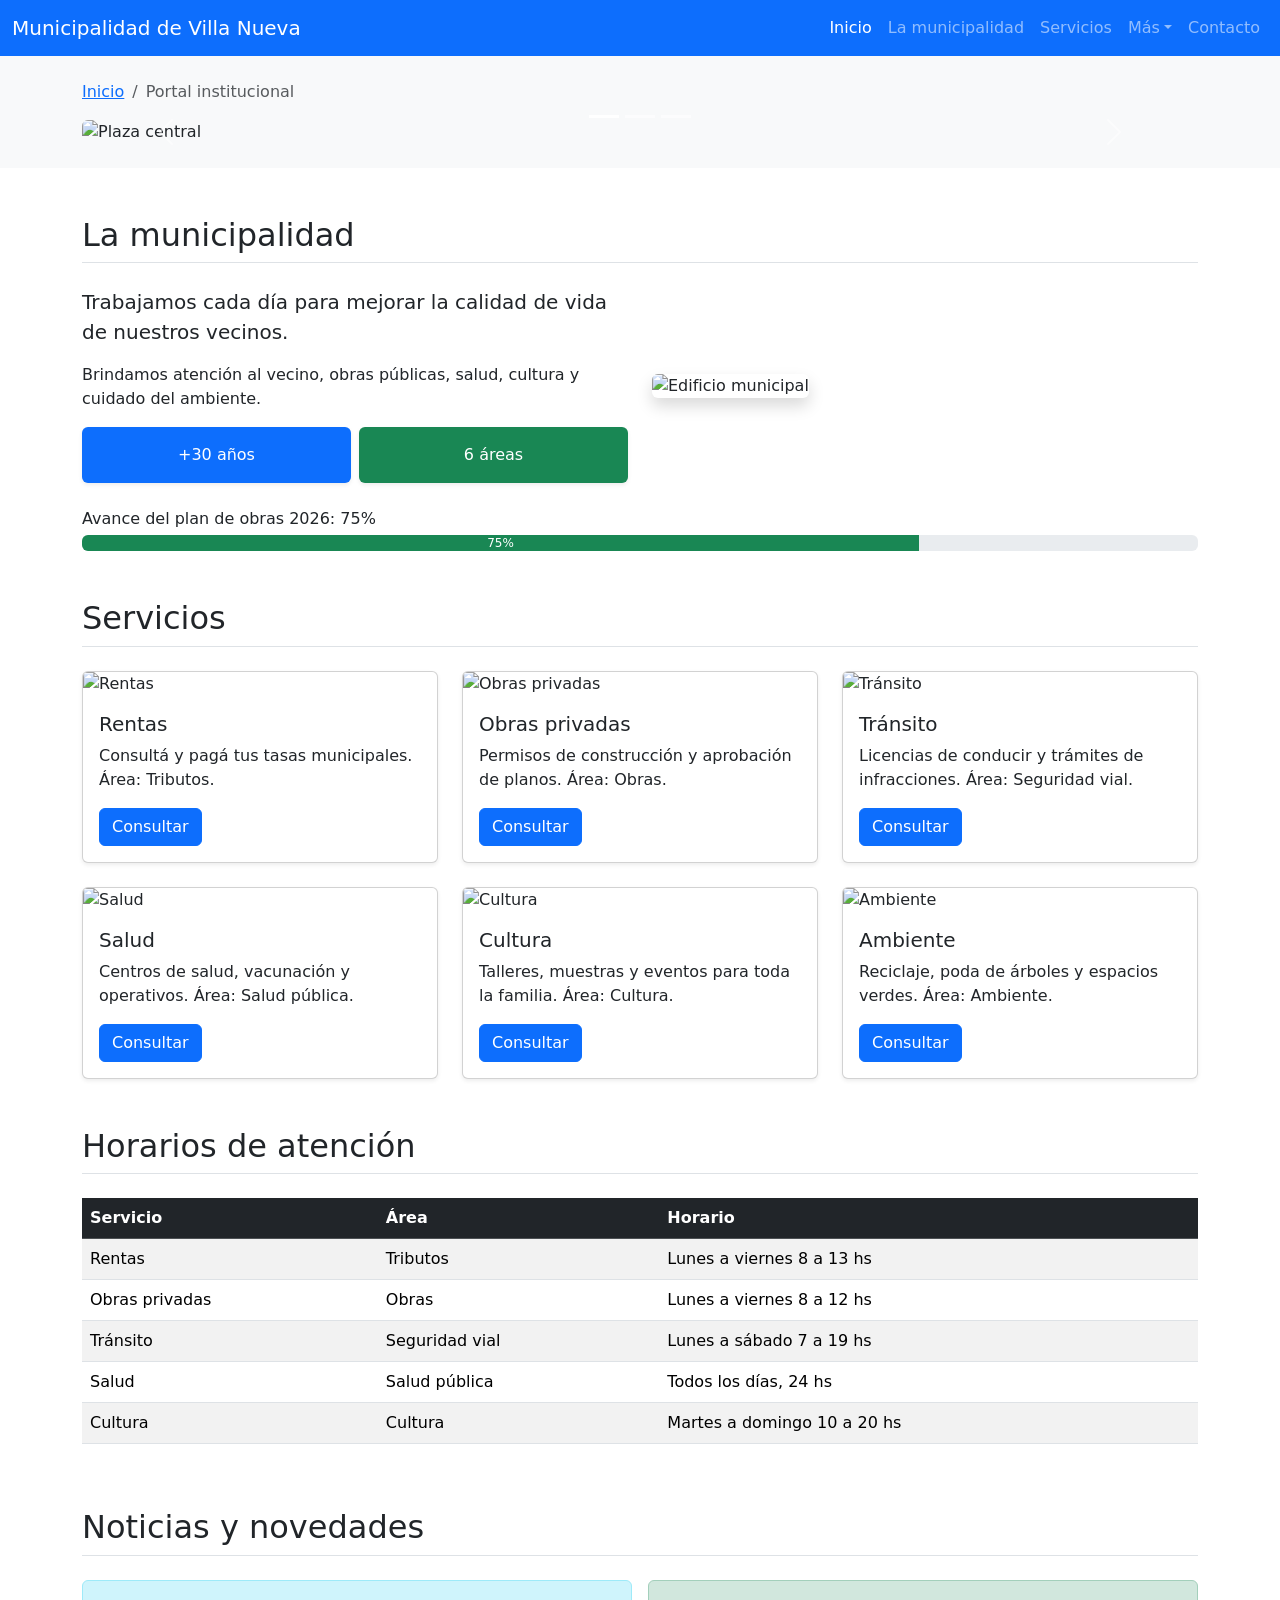
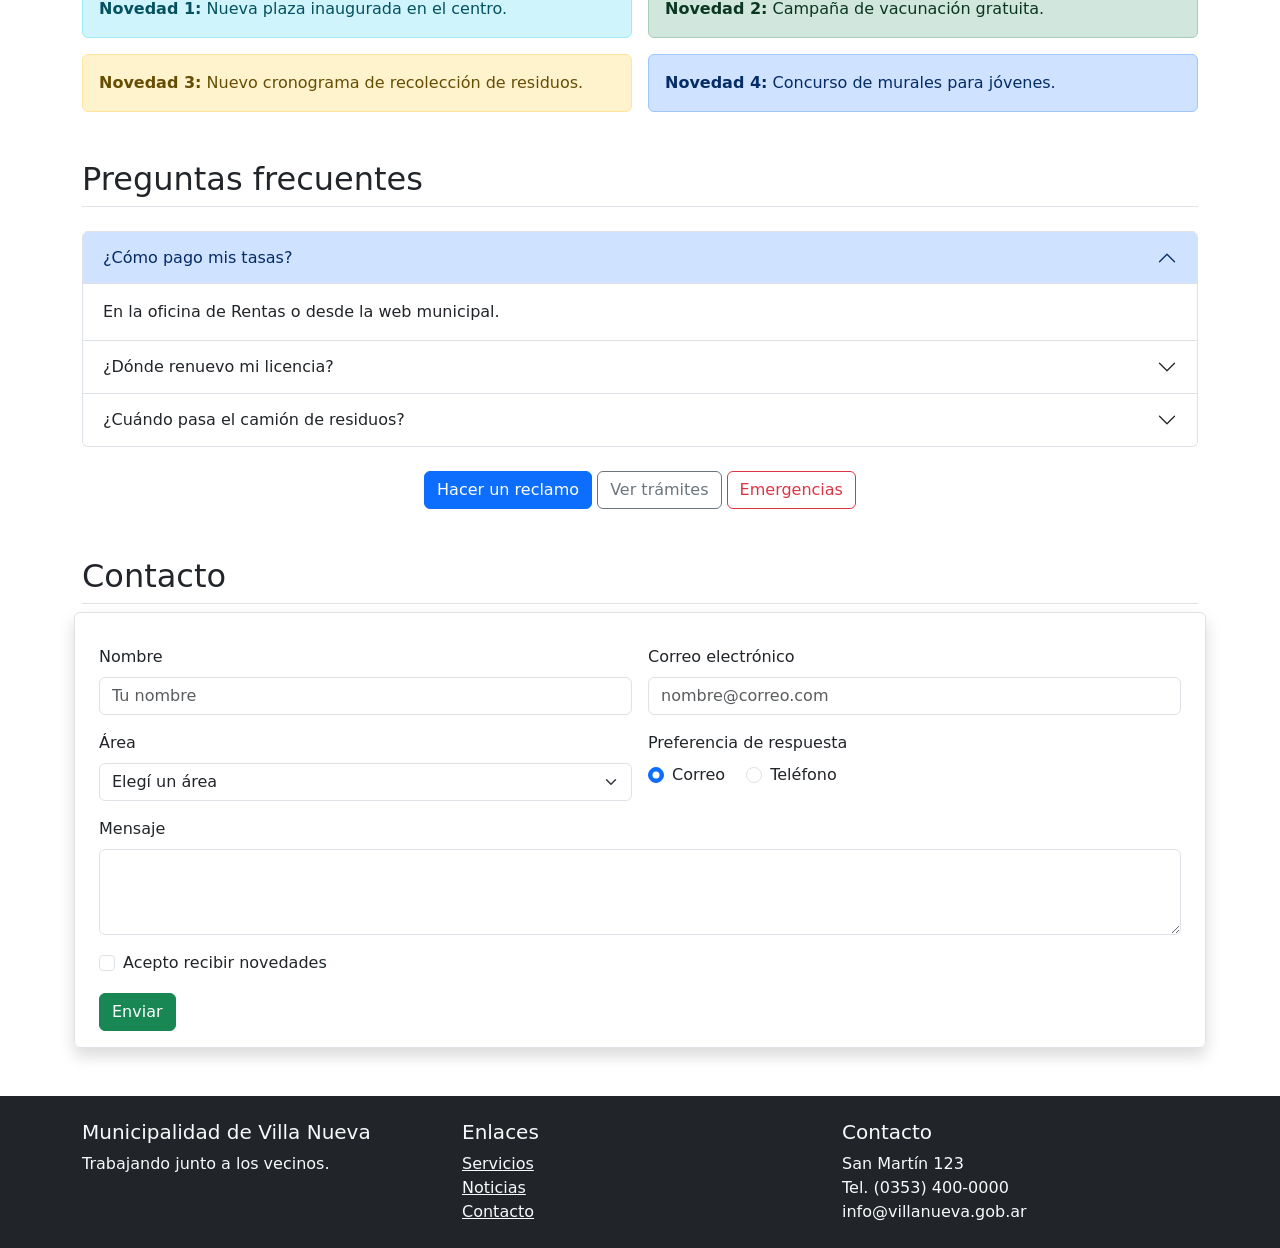
==== A/index.html @ 379b1e7d "Parcial ejemplo: Municipalidad (Actividad A Bootstrap + Actividad B Vue) Co-Authored-By: Claude Sonn" ====
<!DOCTYPE html>
<html lang="es">
<head>
  <meta charset="UTF-8">
  <meta name="viewport" content="width=device-width, initial-scale=1">
  <title>Municipalidad de Villa Nueva</title>
  <link href="https://cdn.jsdelivr.net/npm/bootstrap@5.3.3/dist/css/bootstrap.min.css" rel="stylesheet">
</head>
<body>
  <!-- container-fluid: barras de ancho completo (navbar, cabecera, footer).
       container: contenido centrado con ancho máximo, más legible en escritorio. -->
  <nav class="navbar navbar-expand-lg navbar-dark bg-primary">
    <div class="container-fluid">
      <a class="navbar-brand" href="#inicio">Municipalidad de Villa Nueva</a>
      <button class="navbar-toggler" type="button" data-bs-toggle="collapse" data-bs-target="#menu" aria-controls="menu" aria-expanded="false" aria-label="Abrir menú">
        <span class="navbar-toggler-icon"></span>
      </button>
      <div class="collapse navbar-collapse" id="menu">
        <ul class="navbar-nav ms-auto">
          <li class="nav-item"><a class="nav-link active" href="#inicio">Inicio</a></li>
          <li class="nav-item"><a class="nav-link" href="#municipalidad">La municipalidad</a></li>
          <li class="nav-item"><a class="nav-link" href="#servicios">Servicios</a></li>
          <li class="nav-item dropdown">
            <a class="nav-link dropdown-toggle" href="#" role="button" data-bs-toggle="dropdown" aria-expanded="false">Más</a>
            <ul class="dropdown-menu dropdown-menu-end">
              <li><a class="dropdown-item" href="#noticias">Noticias</a></li>
              <li><a class="dropdown-item" href="#horarios">Horarios</a></li>
              <li><a class="dropdown-item" href="#faq">Preguntas frecuentes</a></li>
            </ul>
          </li>
          <li class="nav-item"><a class="nav-link" href="#contacto">Contacto</a></li>
        </ul>
      </div>
    </div>
  </nav>

  <!-- INICIO -->
  <header id="inicio" class="container-fluid bg-light py-4">
    <div class="container">
      <nav aria-label="breadcrumb">
        <ol class="breadcrumb">
          <li class="breadcrumb-item"><a href="#inicio">Inicio</a></li>
          <li class="breadcrumb-item active" aria-current="page">Portal institucional</li>
        </ol>
      </nav>

      <div id="carrusel" class="carousel slide" data-bs-ride="carousel">
        <div class="carousel-indicators">
          <button type="button" data-bs-target="#carrusel" data-bs-slide-to="0" class="active" aria-current="true" aria-label="Diapositiva 1"></button>
          <button type="button" data-bs-target="#carrusel" data-bs-slide-to="1" aria-label="Diapositiva 2"></button>
          <button type="button" data-bs-target="#carrusel" data-bs-slide-to="2" aria-label="Diapositiva 3"></button>
        </div>
        <div class="carousel-inner rounded">
          <div class="carousel-item active">
            <img src="https://picsum.photos/seed/c1/1200/400" class="d-block w-100" alt="Plaza central">
            <div class="carousel-caption d-none d-md-block"><h2>Bienvenidos a Villa Nueva</h2></div>
          </div>
          <div class="carousel-item">
            <img src="https://picsum.photos/seed/c2/1200/400" class="d-block w-100" alt="Obras públicas">
            <div class="carousel-caption d-none d-md-block"><h2>Obras para todos</h2></div>
          </div>
          <div class="carousel-item">
            <img src="https://picsum.photos/seed/c3/1200/400" class="d-block w-100" alt="Cultura">
            <div class="carousel-caption d-none d-md-block"><h2>Cultura y comunidad</h2></div>
          </div>
        </div>
        <button class="carousel-control-prev" type="button" data-bs-target="#carrusel" data-bs-slide="prev">
          <span class="carousel-control-prev-icon" aria-hidden="true"></span>
          <span class="visually-hidden">Anterior</span>
        </button>
        <button class="carousel-control-next" type="button" data-bs-target="#carrusel" data-bs-slide="next">
          <span class="carousel-control-next-icon" aria-hidden="true"></span>
          <span class="visually-hidden">Siguiente</span>
        </button>
      </div>
    </div>
  </header>

  <main class="container my-5">

    <!-- LA MUNICIPALIDAD: dos columnas (texto + imagen) que se apilan en pantallas chicas -->
    <section id="municipalidad" class="mb-5">
      <h2 class="mb-4 border-bottom pb-2">La municipalidad</h2>
      <div class="row align-items-center">
        <div class="col-12 col-md-6">
          <p class="lead text-center text-md-start">Trabajamos cada día para mejorar la calidad de vida de nuestros vecinos.</p>
          <p>Brindamos atención al vecino, obras públicas, salud, cultura y cuidado del ambiente.</p>
          <!-- Grilla anidada: un row dentro de una col -->
          <div class="row g-2">
            <div class="col-6"><div class="p-3 bg-primary text-white text-center rounded shadow-sm">+30 años</div></div>
            <div class="col-6"><div class="p-3 bg-success text-white text-center rounded shadow-sm">6 áreas</div></div>
          </div>
        </div>
        <div class="col-12 col-md-6 mt-3 mt-md-0">
          <img src="https://picsum.photos/seed/edificio/600/350" class="img-fluid rounded shadow" alt="Edificio municipal">
        </div>
      </div>
      <div class="mt-4">
        <p class="mb-1">Avance del plan de obras 2026: 75%</p>
        <div class="progress" role="progressbar" aria-label="Avance de obras" aria-valuenow="75" aria-valuemin="0" aria-valuemax="100">
          <div class="progress-bar bg-success w-75">75%</div>
        </div>
      </div>
    </section>

    <!-- SERVICIOS: 6 tarjetas, 1 por fila en móvil, 2 en tablet, 3 en escritorio -->
    <section id="servicios" class="mb-5">
      <h2 class="mb-4 border-bottom pb-2">Servicios</h2>
      <div class="row g-4">
        <div class="col-12 col-sm-6 col-lg-4">
          <div class="card h-100 shadow-sm">
            <img src="https://picsum.photos/seed/s1/400/220" class="card-img-top" alt="Rentas">
            <div class="card-body">
              <h5 class="card-title">Rentas</h5>
              <p class="card-text">Consultá y pagá tus tasas municipales. Área: Tributos.</p>
              <a href="#contacto" class="btn btn-primary">Consultar</a>
            </div>
          </div>
        </div>
        <div class="col-12 col-sm-6 col-lg-4">
          <div class="card h-100 shadow-sm">
            <img src="https://picsum.photos/seed/s2/400/220" class="card-img-top" alt="Obras privadas">
            <div class="card-body">
              <h5 class="card-title">Obras privadas</h5>
              <p class="card-text">Permisos de construcción y aprobación de planos. Área: Obras.</p>
              <a href="#contacto" class="btn btn-primary">Consultar</a>
            </div>
          </div>
        </div>
        <div class="col-12 col-sm-6 col-lg-4">
          <div class="card h-100 shadow-sm">
            <img src="https://picsum.photos/seed/s3/400/220" class="card-img-top" alt="Tránsito">
            <div class="card-body">
              <h5 class="card-title">Tránsito</h5>
              <p class="card-text">Licencias de conducir y trámites de infracciones. Área: Seguridad vial.</p>
              <a href="#contacto" class="btn btn-primary">Consultar</a>
            </div>
          </div>
        </div>
        <div class="col-12 col-sm-6 col-lg-4">
          <div class="card h-100 shadow-sm">
            <img src="https://picsum.photos/seed/s4/400/220" class="card-img-top" alt="Salud">
            <div class="card-body">
              <h5 class="card-title">Salud</h5>
              <p class="card-text">Centros de salud, vacunación y operativos. Área: Salud pública.</p>
              <a href="#contacto" class="btn btn-primary">Consultar</a>
            </div>
          </div>
        </div>
        <div class="col-12 col-sm-6 col-lg-4">
          <div class="card h-100 shadow-sm">
            <img src="https://picsum.photos/seed/s5/400/220" class="card-img-top" alt="Cultura">
            <div class="card-body">
              <h5 class="card-title">Cultura</h5>
              <p class="card-text">Talleres, muestras y eventos para toda la familia. Área: Cultura.</p>
              <a href="#contacto" class="btn btn-primary">Consultar</a>
            </div>
          </div>
        </div>
        <div class="col-12 col-sm-6 col-lg-4">
          <div class="card h-100 shadow-sm">
            <img src="https://picsum.photos/seed/s6/400/220" class="card-img-top" alt="Ambiente">
            <div class="card-body">
              <h5 class="card-title">Ambiente</h5>
              <p class="card-text">Reciclaje, poda de árboles y espacios verdes. Área: Ambiente.</p>
              <a href="#contacto" class="btn btn-primary">Consultar</a>
            </div>
          </div>
        </div>
      </div>
    </section>

    <!-- HORARIOS: tabla -->
    <section id="horarios" class="mb-5">
      <h2 class="mb-4 border-bottom pb-2">Horarios de atención</h2>
      <div class="table-responsive">
        <table class="table table-striped table-hover">
          <thead class="table-dark">
            <tr><th>Servicio</th><th>Área</th><th>Horario</th></tr>
          </thead>
          <tbody>
            <tr><td>Rentas</td><td>Tributos</td><td>Lunes a viernes 8 a 13 hs</td></tr>
            <tr><td>Obras privadas</td><td>Obras</td><td>Lunes a viernes 8 a 12 hs</td></tr>
            <tr><td>Tránsito</td><td>Seguridad vial</td><td>Lunes a sábado 7 a 19 hs</td></tr>
            <tr><td>Salud</td><td>Salud pública</td><td>Todos los días, 24 hs</td></tr>
            <tr><td>Cultura</td><td>Cultura</td><td>Martes a domingo 10 a 20 hs</td></tr>
          </tbody>
        </table>
      </div>
    </section>

    <!-- NOTICIAS -->
    <section id="noticias" class="mb-5">
      <h2 class="mb-4 border-bottom pb-2">Noticias y novedades</h2>
      <div class="row g-3">
        <div class="col-12 col-md-6"><div class="alert alert-info mb-0"><strong>Novedad 1:</strong> Nueva plaza inaugurada en el centro.</div></div>
        <div class="col-12 col-md-6"><div class="alert alert-success mb-0"><strong>Novedad 2:</strong> Campaña de vacunación gratuita.</div></div>
        <div class="col-12 col-md-6"><div class="alert alert-warning mb-0"><strong>Novedad 3:</strong> Nuevo cronograma de recolección de residuos.</div></div>
        <div class="col-12 col-md-6"><div class="alert alert-primary mb-0"><strong>Novedad 4:</strong> Concurso de murales para jóvenes.</div></div>
      </div>
    </section>

    <!-- FAQ: acordeón + modal -->
    <section id="faq" class="mb-5">
      <h2 class="mb-4 border-bottom pb-2">Preguntas frecuentes</h2>
      <div class="accordion" id="acordeonFaq">
        <div class="accordion-item">
          <h3 class="accordion-header">
            <button class="accordion-button" type="button" data-bs-toggle="collapse" data-bs-target="#faq1" aria-expanded="true" aria-controls="faq1">¿Cómo pago mis tasas?</button>
          </h3>
          <div id="faq1" class="accordion-collapse collapse show" data-bs-parent="#acordeonFaq">
            <div class="accordion-body">En la oficina de Rentas o desde la web municipal.</div>
          </div>
        </div>
        <div class="accordion-item">
          <h3 class="accordion-header">
            <button class="accordion-button collapsed" type="button" data-bs-toggle="collapse" data-bs-target="#faq2" aria-expanded="false" aria-controls="faq2">¿Dónde renuevo mi licencia?</button>
          </h3>
          <div id="faq2" class="accordion-collapse collapse" data-bs-parent="#acordeonFaq">
            <div class="accordion-body">En la oficina de Tránsito, con DNI y comprobante de pago.</div>
          </div>
        </div>
        <div class="accordion-item">
          <h3 class="accordion-header">
            <button class="accordion-button collapsed" type="button" data-bs-toggle="collapse" data-bs-target="#faq3" aria-expanded="false" aria-controls="faq3">¿Cuándo pasa el camión de residuos?</button>
          </h3>
          <div id="faq3" class="accordion-collapse collapse" data-bs-parent="#acordeonFaq">
            <div class="accordion-body">Según el cronograma por barrio publicado en Noticias.</div>
          </div>
        </div>
      </div>

      <div class="mt-4 text-center">
        <button type="button" class="btn btn-primary" data-bs-toggle="modal" data-bs-target="#modalReclamo">Hacer un reclamo</button>
        <button type="button" class="btn btn-outline-secondary">Ver trámites</button>
        <button type="button" class="btn btn-outline-danger">Emergencias</button>
      </div>
    </section>

    <!-- CONTACTO: formulario con grilla -->
    <section id="contacto" class="mb-5">
      <h2 class="mb-4 border-bottom pb-2">Contacto</h2>
      <form class="row g-3 border rounded shadow p-3">
        <div class="col-12 col-md-6">
          <label for="nombre" class="form-label">Nombre</label>
          <input type="text" class="form-control" id="nombre" placeholder="Tu nombre">
        </div>
        <div class="col-12 col-md-6">
          <label for="email" class="form-label">Correo electrónico</label>
          <input type="email" class="form-control" id="email" placeholder="nombre@correo.com">
        </div>
        <div class="col-12 col-md-6">
          <label for="area" class="form-label">Área</label>
          <select class="form-select" id="area">
            <option selected>Elegí un área</option>
            <option>Rentas</option>
            <option>Obras privadas</option>
            <option>Tránsito</option>
            <option>Salud</option>
          </select>
        </div>
        <div class="col-12 col-md-6">
          <label class="form-label d-block">Preferencia de respuesta</label>
          <div class="form-check form-check-inline">
            <input class="form-check-input" type="radio" name="pref" id="prefMail" checked>
            <label class="form-check-label" for="prefMail">Correo</label>
          </div>
          <div class="form-check form-check-inline">
            <input class="form-check-input" type="radio" name="pref" id="prefTel">
            <label class="form-check-label" for="prefTel">Teléfono</label>
          </div>
        </div>
        <div class="col-12">
          <label for="mensaje" class="form-label">Mensaje</label>
          <textarea class="form-control" id="mensaje" rows="3"></textarea>
        </div>
        <div class="col-12">
          <div class="form-check">
            <input class="form-check-input" type="checkbox" id="acepto">
            <label class="form-check-label" for="acepto">Acepto recibir novedades</label>
          </div>
        </div>
        <div class="col-12">
          <button type="submit" class="btn btn-success">Enviar</button>
        </div>
      </form>
    </section>
  </main>

  <!-- Modal -->
  <div class="modal fade" id="modalReclamo" tabindex="-1" aria-labelledby="tituloModal" aria-hidden="true">
    <div class="modal-dialog">
      <div class="modal-content">
        <div class="modal-header">
          <h5 class="modal-title" id="tituloModal">Reclamos</h5>
          <button type="button" class="btn-close" data-bs-dismiss="modal" aria-label="Cerrar"></button>
        </div>
        <div class="modal-body">Podés realizar tu reclamo en la oficina de Atención al Vecino o por el formulario de contacto.</div>
        <div class="modal-footer">
          <button type="button" class="btn btn-secondary" data-bs-dismiss="modal">Cerrar</button>
          <a href="#contacto" class="btn btn-primary" data-bs-dismiss="modal">Ir al formulario</a>
        </div>
      </div>
    </div>
  </div>

  <!-- FOOTER: 3 columnas en escritorio, apiladas en móvil -->
  <footer class="container-fluid bg-dark text-light py-4">
    <div class="container">
      <div class="row">
        <div class="col-12 col-md-4 mb-3 mb-md-0">
          <h5>Municipalidad de Villa Nueva</h5>
          <p class="mb-0">Trabajando junto a los vecinos.</p>
        </div>
        <div class="col-12 col-md-4 mb-3 mb-md-0">
          <h5>Enlaces</h5>
          <ul class="list-unstyled mb-0">
            <li><a class="text-light" href="#servicios">Servicios</a></li>
            <li><a class="text-light" href="#noticias">Noticias</a></li>
            <li><a class="text-light" href="#contacto">Contacto</a></li>
          </ul>
        </div>
        <div class="col-12 col-md-4">
          <h5>Contacto</h5>
          <p class="mb-0">San Martín 123<br>Tel. (0353) 400-0000<br>info@villanueva.gob.ar</p>
        </div>
      </div>
    </div>
  </footer>

  <script src="https://cdn.jsdelivr.net/npm/bootstrap@5.3.3/dist/js/bootstrap.bundle.min.js"></script>
</body>
</html>
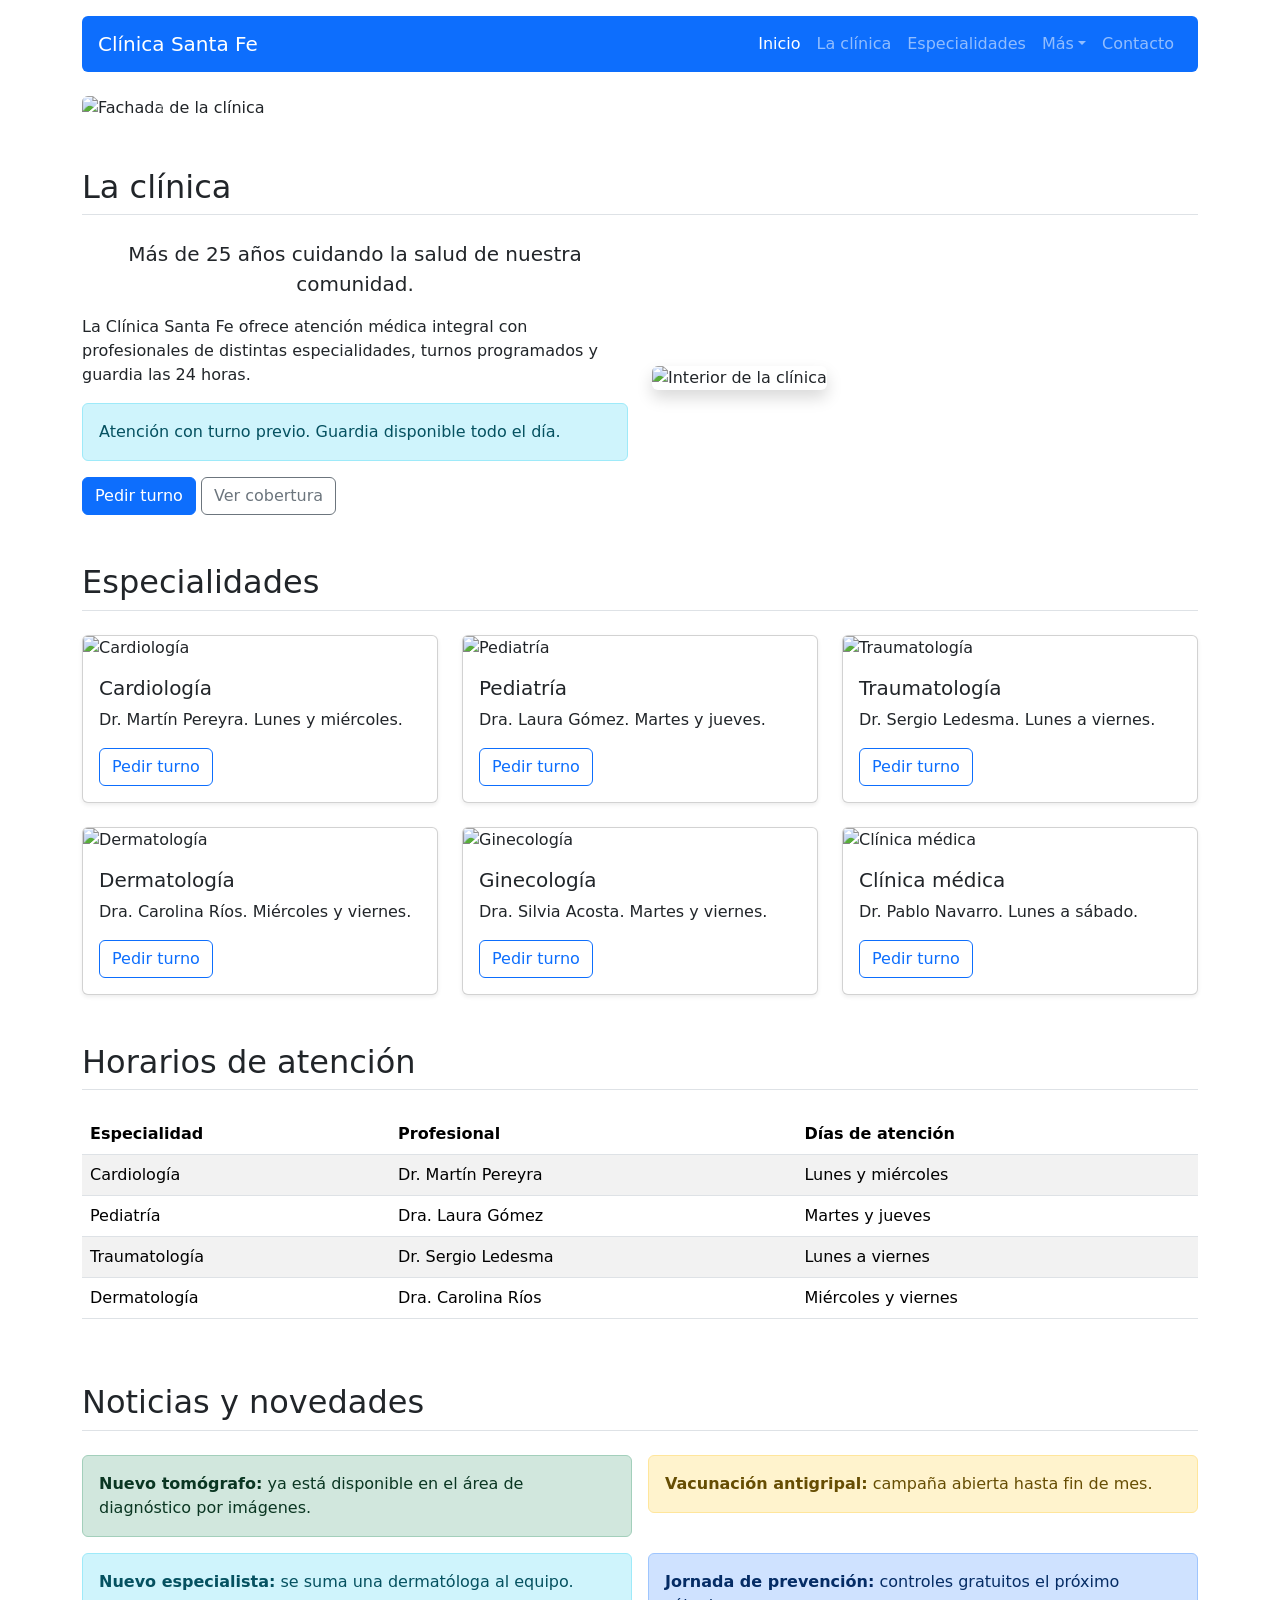
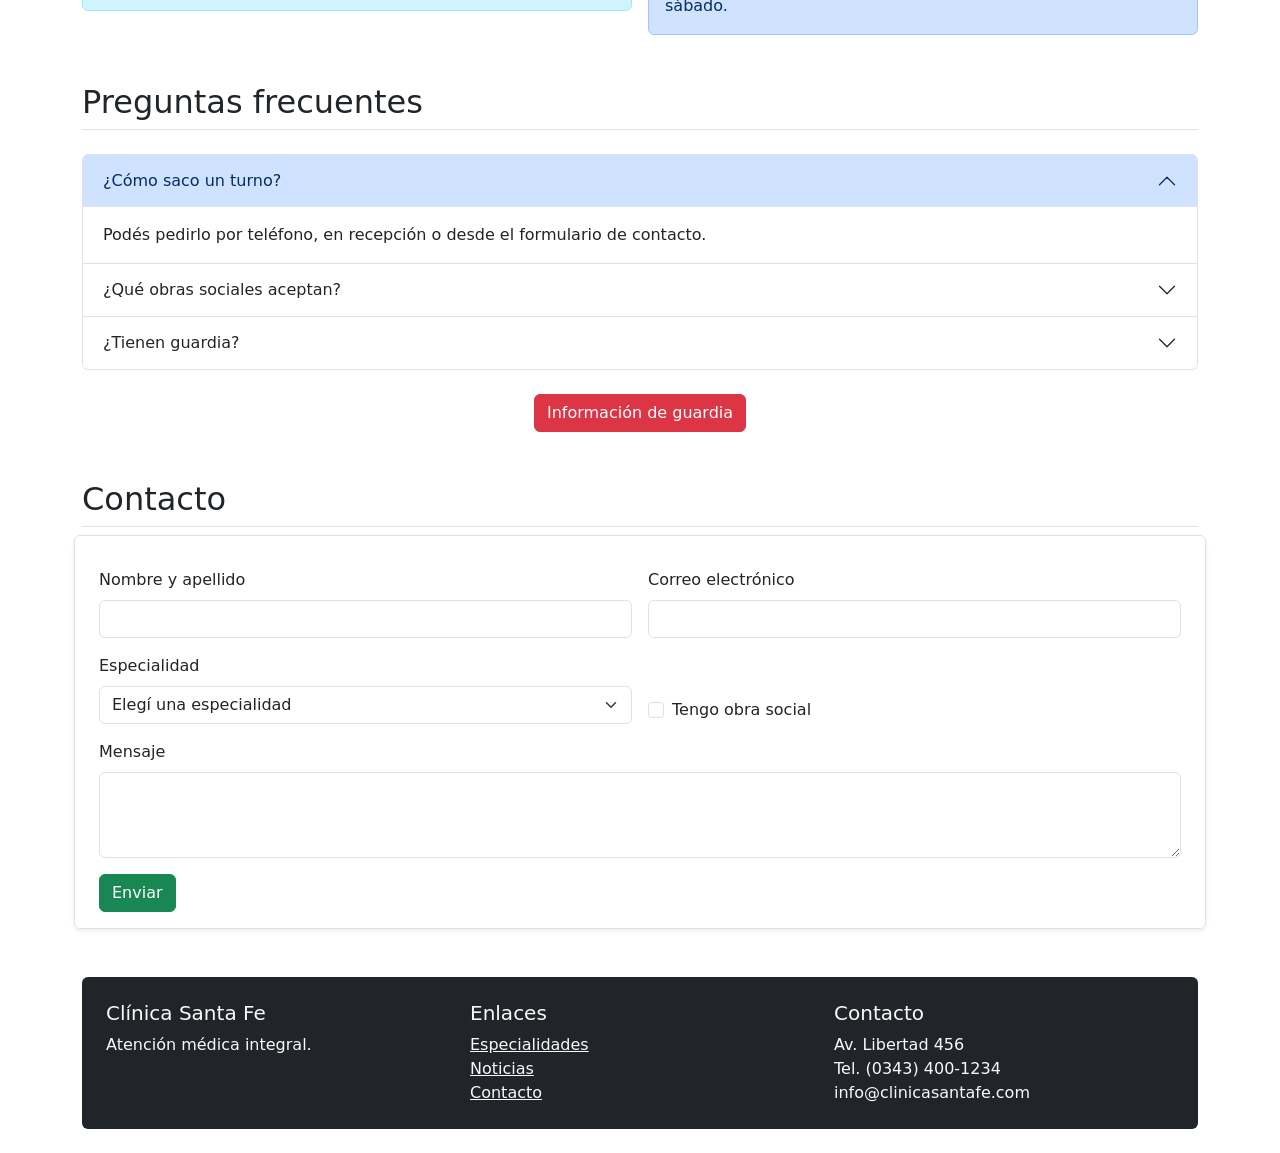
==== commit c1326af1: "Parcial: Clínica (dígito 3), solo lo que piden las consignas Co-Authored-By: Claude Sonnet 5.5 <nore" ====
--- a/A/index.html
+++ b/A/index.html
@@ -3,23 +3,23 @@
 <head>
   <meta charset="UTF-8">
   <meta name="viewport" content="width=device-width, initial-scale=1">
-  <title>Municipalidad de Villa Nueva</title>
+  <title>Clínica Santa Fe</title>
   <link href="https://cdn.jsdelivr.net/npm/bootstrap@5.3.3/dist/css/bootstrap.min.css" rel="stylesheet">
 </head>
 <body>
-  <!-- container-fluid: barras de ancho completo (navbar, cabecera, footer).
-       container: contenido centrado con ancho máximo, más legible en escritorio. -->
-  <nav class="navbar navbar-expand-lg navbar-dark bg-primary">
-    <div class="container-fluid">
-      <a class="navbar-brand" href="#inicio">Municipalidad de Villa Nueva</a>
+  <div class="container">
+
+    <!-- NAVBAR -->
+    <nav class="navbar navbar-expand-lg bg-primary navbar-dark rounded mt-3 px-3">
+      <a class="navbar-brand" href="#inicio">Clínica Santa Fe</a>
       <button class="navbar-toggler" type="button" data-bs-toggle="collapse" data-bs-target="#menu" aria-controls="menu" aria-expanded="false" aria-label="Abrir menú">
         <span class="navbar-toggler-icon"></span>
       </button>
       <div class="collapse navbar-collapse" id="menu">
         <ul class="navbar-nav ms-auto">
           <li class="nav-item"><a class="nav-link active" href="#inicio">Inicio</a></li>
-          <li class="nav-item"><a class="nav-link" href="#municipalidad">La municipalidad</a></li>
-          <li class="nav-item"><a class="nav-link" href="#servicios">Servicios</a></li>
+          <li class="nav-item"><a class="nav-link" href="#clinica">La clínica</a></li>
+          <li class="nav-item"><a class="nav-link" href="#especialidades">Especialidades</a></li>
           <li class="nav-item dropdown">
             <a class="nav-link dropdown-toggle" href="#" role="button" data-bs-toggle="dropdown" aria-expanded="false">Más</a>
             <ul class="dropdown-menu dropdown-menu-end">
@@ -31,19 +31,10 @@
           <li class="nav-item"><a class="nav-link" href="#contacto">Contacto</a></li>
         </ul>
       </div>
-    </div>
-  </nav>
-
-  <!-- INICIO -->
-  <header id="inicio" class="container-fluid bg-light py-4">
-    <div class="container">
-      <nav aria-label="breadcrumb">
-        <ol class="breadcrumb">
-          <li class="breadcrumb-item"><a href="#inicio">Inicio</a></li>
-          <li class="breadcrumb-item active" aria-current="page">Portal institucional</li>
-        </ol>
-      </nav>
-
+    </nav>
+
+    <!-- INICIO: carousel -->
+    <section id="inicio" class="my-4">
       <div id="carrusel" class="carousel slide" data-bs-ride="carousel">
         <div class="carousel-indicators">
           <button type="button" data-bs-target="#carrusel" data-bs-slide-to="0" class="active" aria-current="true" aria-label="Diapositiva 1"></button>
@@ -52,16 +43,16 @@
         </div>
         <div class="carousel-inner rounded">
           <div class="carousel-item active">
-            <img src="https://picsum.photos/seed/c1/1200/400" class="d-block w-100" alt="Plaza central">
-            <div class="carousel-caption d-none d-md-block"><h2>Bienvenidos a Villa Nueva</h2></div>
+            <img src="https://picsum.photos/seed/clinica1/1200/400" class="d-block w-100" alt="Fachada de la clínica">
+            <div class="carousel-caption d-none d-md-block"><h2>Tu salud, nuestra prioridad</h2></div>
           </div>
           <div class="carousel-item">
-            <img src="https://picsum.photos/seed/c2/1200/400" class="d-block w-100" alt="Obras públicas">
-            <div class="carousel-caption d-none d-md-block"><h2>Obras para todos</h2></div>
+            <img src="https://picsum.photos/seed/clinica2/1200/400" class="d-block w-100" alt="Equipo médico">
+            <div class="carousel-caption d-none d-md-block"><h2>Un equipo médico a tu servicio</h2></div>
           </div>
           <div class="carousel-item">
-            <img src="https://picsum.photos/seed/c3/1200/400" class="d-block w-100" alt="Cultura">
-            <div class="carousel-caption d-none d-md-block"><h2>Cultura y comunidad</h2></div>
+            <img src="https://picsum.photos/seed/clinica3/1200/400" class="d-block w-100" alt="Consultorios">
+            <div class="carousel-caption d-none d-md-block"><h2>Consultorios modernos</h2></div>
           </div>
         </div>
         <button class="carousel-control-prev" type="button" data-bs-target="#carrusel" data-bs-slide="prev">
@@ -73,97 +64,86 @@
           <span class="visually-hidden">Siguiente</span>
         </button>
       </div>
-    </div>
-  </header>
-
-  <main class="container my-5">
-
-    <!-- LA MUNICIPALIDAD: dos columnas (texto + imagen) que se apilan en pantallas chicas -->
-    <section id="municipalidad" class="mb-5">
-      <h2 class="mb-4 border-bottom pb-2">La municipalidad</h2>
+    </section>
+
+    <!-- LA CLÍNICA: dos columnas (texto e imagen) que se apilan en pantallas chicas -->
+    <section id="clinica" class="my-5">
+      <h2 class="border-bottom pb-2 mb-4">La clínica</h2>
       <div class="row align-items-center">
         <div class="col-12 col-md-6">
-          <p class="lead text-center text-md-start">Trabajamos cada día para mejorar la calidad de vida de nuestros vecinos.</p>
-          <p>Brindamos atención al vecino, obras públicas, salud, cultura y cuidado del ambiente.</p>
-          <!-- Grilla anidada: un row dentro de una col -->
-          <div class="row g-2">
-            <div class="col-6"><div class="p-3 bg-primary text-white text-center rounded shadow-sm">+30 años</div></div>
-            <div class="col-6"><div class="p-3 bg-success text-white text-center rounded shadow-sm">6 áreas</div></div>
-          </div>
+          <p class="lead text-center">Más de 25 años cuidando la salud de nuestra comunidad.</p>
+          <p>La Clínica Santa Fe ofrece atención médica integral con profesionales de distintas especialidades, turnos programados y guardia las 24 horas.</p>
+          <div class="alert alert-info">Atención con turno previo. Guardia disponible todo el día.</div>
+          <button type="button" class="btn btn-primary">Pedir turno</button>
+          <button type="button" class="btn btn-outline-secondary">Ver cobertura</button>
         </div>
         <div class="col-12 col-md-6 mt-3 mt-md-0">
-          <img src="https://picsum.photos/seed/edificio/600/350" class="img-fluid rounded shadow" alt="Edificio municipal">
-        </div>
-      </div>
-      <div class="mt-4">
-        <p class="mb-1">Avance del plan de obras 2026: 75%</p>
-        <div class="progress" role="progressbar" aria-label="Avance de obras" aria-valuenow="75" aria-valuemin="0" aria-valuemax="100">
-          <div class="progress-bar bg-success w-75">75%</div>
-        </div>
-      </div>
-    </section>
-
-    <!-- SERVICIOS: 6 tarjetas, 1 por fila en móvil, 2 en tablet, 3 en escritorio -->
-    <section id="servicios" class="mb-5">
-      <h2 class="mb-4 border-bottom pb-2">Servicios</h2>
+          <img src="https://picsum.photos/seed/clinica4/600/380" class="img-fluid rounded shadow" alt="Interior de la clínica">
+        </div>
+      </div>
+    </section>
+
+    <!-- ESPECIALIDADES: 6 tarjetas, 1 por fila en móvil, 2 en tablet y 3 en escritorio -->
+    <section id="especialidades" class="my-5">
+      <h2 class="border-bottom pb-2 mb-4">Especialidades</h2>
       <div class="row g-4">
-        <div class="col-12 col-sm-6 col-lg-4">
-          <div class="card h-100 shadow-sm">
-            <img src="https://picsum.photos/seed/s1/400/220" class="card-img-top" alt="Rentas">
-            <div class="card-body">
-              <h5 class="card-title">Rentas</h5>
-              <p class="card-text">Consultá y pagá tus tasas municipales. Área: Tributos.</p>
-              <a href="#contacto" class="btn btn-primary">Consultar</a>
-            </div>
-          </div>
-        </div>
-        <div class="col-12 col-sm-6 col-lg-4">
-          <div class="card h-100 shadow-sm">
-            <img src="https://picsum.photos/seed/s2/400/220" class="card-img-top" alt="Obras privadas">
-            <div class="card-body">
-              <h5 class="card-title">Obras privadas</h5>
-              <p class="card-text">Permisos de construcción y aprobación de planos. Área: Obras.</p>
-              <a href="#contacto" class="btn btn-primary">Consultar</a>
-            </div>
-          </div>
-        </div>
-        <div class="col-12 col-sm-6 col-lg-4">
-          <div class="card h-100 shadow-sm">
-            <img src="https://picsum.photos/seed/s3/400/220" class="card-img-top" alt="Tránsito">
-            <div class="card-body">
-              <h5 class="card-title">Tránsito</h5>
-              <p class="card-text">Licencias de conducir y trámites de infracciones. Área: Seguridad vial.</p>
-              <a href="#contacto" class="btn btn-primary">Consultar</a>
-            </div>
-          </div>
-        </div>
-        <div class="col-12 col-sm-6 col-lg-4">
-          <div class="card h-100 shadow-sm">
-            <img src="https://picsum.photos/seed/s4/400/220" class="card-img-top" alt="Salud">
-            <div class="card-body">
-              <h5 class="card-title">Salud</h5>
-              <p class="card-text">Centros de salud, vacunación y operativos. Área: Salud pública.</p>
-              <a href="#contacto" class="btn btn-primary">Consultar</a>
-            </div>
-          </div>
-        </div>
-        <div class="col-12 col-sm-6 col-lg-4">
-          <div class="card h-100 shadow-sm">
-            <img src="https://picsum.photos/seed/s5/400/220" class="card-img-top" alt="Cultura">
-            <div class="card-body">
-              <h5 class="card-title">Cultura</h5>
-              <p class="card-text">Talleres, muestras y eventos para toda la familia. Área: Cultura.</p>
-              <a href="#contacto" class="btn btn-primary">Consultar</a>
-            </div>
-          </div>
-        </div>
-        <div class="col-12 col-sm-6 col-lg-4">
-          <div class="card h-100 shadow-sm">
-            <img src="https://picsum.photos/seed/s6/400/220" class="card-img-top" alt="Ambiente">
-            <div class="card-body">
-              <h5 class="card-title">Ambiente</h5>
-              <p class="card-text">Reciclaje, poda de árboles y espacios verdes. Área: Ambiente.</p>
-              <a href="#contacto" class="btn btn-primary">Consultar</a>
+        <div class="col-12 col-md-6 col-lg-4">
+          <div class="card h-100 shadow-sm">
+            <img src="https://picsum.photos/seed/esp1/400/220" class="card-img-top" alt="Cardiología">
+            <div class="card-body">
+              <h5 class="card-title">Cardiología</h5>
+              <p class="card-text">Dr. Martín Pereyra. Lunes y miércoles.</p>
+              <a href="#contacto" class="btn btn-outline-primary">Pedir turno</a>
+            </div>
+          </div>
+        </div>
+        <div class="col-12 col-md-6 col-lg-4">
+          <div class="card h-100 shadow-sm">
+            <img src="https://picsum.photos/seed/esp2/400/220" class="card-img-top" alt="Pediatría">
+            <div class="card-body">
+              <h5 class="card-title">Pediatría</h5>
+              <p class="card-text">Dra. Laura Gómez. Martes y jueves.</p>
+              <a href="#contacto" class="btn btn-outline-primary">Pedir turno</a>
+            </div>
+          </div>
+        </div>
+        <div class="col-12 col-md-6 col-lg-4">
+          <div class="card h-100 shadow-sm">
+            <img src="https://picsum.photos/seed/esp3/400/220" class="card-img-top" alt="Traumatología">
+            <div class="card-body">
+              <h5 class="card-title">Traumatología</h5>
+              <p class="card-text">Dr. Sergio Ledesma. Lunes a viernes.</p>
+              <a href="#contacto" class="btn btn-outline-primary">Pedir turno</a>
+            </div>
+          </div>
+        </div>
+        <div class="col-12 col-md-6 col-lg-4">
+          <div class="card h-100 shadow-sm">
+            <img src="https://picsum.photos/seed/esp4/400/220" class="card-img-top" alt="Dermatología">
+            <div class="card-body">
+              <h5 class="card-title">Dermatología</h5>
+              <p class="card-text">Dra. Carolina Ríos. Miércoles y viernes.</p>
+              <a href="#contacto" class="btn btn-outline-primary">Pedir turno</a>
+            </div>
+          </div>
+        </div>
+        <div class="col-12 col-md-6 col-lg-4">
+          <div class="card h-100 shadow-sm">
+            <img src="https://picsum.photos/seed/esp5/400/220" class="card-img-top" alt="Ginecología">
+            <div class="card-body">
+              <h5 class="card-title">Ginecología</h5>
+              <p class="card-text">Dra. Silvia Acosta. Martes y viernes.</p>
+              <a href="#contacto" class="btn btn-outline-primary">Pedir turno</a>
+            </div>
+          </div>
+        </div>
+        <div class="col-12 col-md-6 col-lg-4">
+          <div class="card h-100 shadow-sm">
+            <img src="https://picsum.photos/seed/esp6/400/220" class="card-img-top" alt="Clínica médica">
+            <div class="card-body">
+              <h5 class="card-title">Clínica médica</h5>
+              <p class="card-text">Dr. Pablo Navarro. Lunes a sábado.</p>
+              <a href="#contacto" class="btn btn-outline-primary">Pedir turno</a>
             </div>
           </div>
         </div>
@@ -171,103 +151,94 @@
     </section>
 
     <!-- HORARIOS: tabla -->
-    <section id="horarios" class="mb-5">
-      <h2 class="mb-4 border-bottom pb-2">Horarios de atención</h2>
+    <section id="horarios" class="my-5">
+      <h2 class="border-bottom pb-2 mb-4">Horarios de atención</h2>
       <div class="table-responsive">
         <table class="table table-striped table-hover">
-          <thead class="table-dark">
-            <tr><th>Servicio</th><th>Área</th><th>Horario</th></tr>
+          <thead>
+            <tr><th>Especialidad</th><th>Profesional</th><th>Días de atención</th></tr>
           </thead>
           <tbody>
-            <tr><td>Rentas</td><td>Tributos</td><td>Lunes a viernes 8 a 13 hs</td></tr>
-            <tr><td>Obras privadas</td><td>Obras</td><td>Lunes a viernes 8 a 12 hs</td></tr>
-            <tr><td>Tránsito</td><td>Seguridad vial</td><td>Lunes a sábado 7 a 19 hs</td></tr>
-            <tr><td>Salud</td><td>Salud pública</td><td>Todos los días, 24 hs</td></tr>
-            <tr><td>Cultura</td><td>Cultura</td><td>Martes a domingo 10 a 20 hs</td></tr>
+            <tr><td>Cardiología</td><td>Dr. Martín Pereyra</td><td>Lunes y miércoles</td></tr>
+            <tr><td>Pediatría</td><td>Dra. Laura Gómez</td><td>Martes y jueves</td></tr>
+            <tr><td>Traumatología</td><td>Dr. Sergio Ledesma</td><td>Lunes a viernes</td></tr>
+            <tr><td>Dermatología</td><td>Dra. Carolina Ríos</td><td>Miércoles y viernes</td></tr>
           </tbody>
         </table>
       </div>
     </section>
 
     <!-- NOTICIAS -->
-    <section id="noticias" class="mb-5">
-      <h2 class="mb-4 border-bottom pb-2">Noticias y novedades</h2>
+    <section id="noticias" class="my-5">
+      <h2 class="border-bottom pb-2 mb-4">Noticias y novedades</h2>
       <div class="row g-3">
-        <div class="col-12 col-md-6"><div class="alert alert-info mb-0"><strong>Novedad 1:</strong> Nueva plaza inaugurada en el centro.</div></div>
-        <div class="col-12 col-md-6"><div class="alert alert-success mb-0"><strong>Novedad 2:</strong> Campaña de vacunación gratuita.</div></div>
-        <div class="col-12 col-md-6"><div class="alert alert-warning mb-0"><strong>Novedad 3:</strong> Nuevo cronograma de recolección de residuos.</div></div>
-        <div class="col-12 col-md-6"><div class="alert alert-primary mb-0"><strong>Novedad 4:</strong> Concurso de murales para jóvenes.</div></div>
-      </div>
-    </section>
-
-    <!-- FAQ: acordeón + modal -->
-    <section id="faq" class="mb-5">
-      <h2 class="mb-4 border-bottom pb-2">Preguntas frecuentes</h2>
+        <div class="col-12 col-md-6"><div class="alert alert-success mb-0"><strong>Nuevo tomógrafo:</strong> ya está disponible en el área de diagnóstico por imágenes.</div></div>
+        <div class="col-12 col-md-6"><div class="alert alert-warning mb-0"><strong>Vacunación antigripal:</strong> campaña abierta hasta fin de mes.</div></div>
+        <div class="col-12 col-md-6"><div class="alert alert-info mb-0"><strong>Nuevo especialista:</strong> se suma una dermatóloga al equipo.</div></div>
+        <div class="col-12 col-md-6"><div class="alert alert-primary mb-0"><strong>Jornada de prevención:</strong> controles gratuitos el próximo sábado.</div></div>
+      </div>
+    </section>
+
+    <!-- PREGUNTAS FRECUENTES: acordeón y modal -->
+    <section id="faq" class="my-5">
+      <h2 class="border-bottom pb-2 mb-4">Preguntas frecuentes</h2>
       <div class="accordion" id="acordeonFaq">
         <div class="accordion-item">
           <h3 class="accordion-header">
-            <button class="accordion-button" type="button" data-bs-toggle="collapse" data-bs-target="#faq1" aria-expanded="true" aria-controls="faq1">¿Cómo pago mis tasas?</button>
+            <button class="accordion-button" type="button" data-bs-toggle="collapse" data-bs-target="#faq1" aria-expanded="true" aria-controls="faq1">¿Cómo saco un turno?</button>
           </h3>
           <div id="faq1" class="accordion-collapse collapse show" data-bs-parent="#acordeonFaq">
-            <div class="accordion-body">En la oficina de Rentas o desde la web municipal.</div>
+            <div class="accordion-body">Podés pedirlo por teléfono, en recepción o desde el formulario de contacto.</div>
           </div>
         </div>
         <div class="accordion-item">
           <h3 class="accordion-header">
-            <button class="accordion-button collapsed" type="button" data-bs-toggle="collapse" data-bs-target="#faq2" aria-expanded="false" aria-controls="faq2">¿Dónde renuevo mi licencia?</button>
+            <button class="accordion-button collapsed" type="button" data-bs-toggle="collapse" data-bs-target="#faq2" aria-expanded="false" aria-controls="faq2">¿Qué obras sociales aceptan?</button>
           </h3>
           <div id="faq2" class="accordion-collapse collapse" data-bs-parent="#acordeonFaq">
-            <div class="accordion-body">En la oficina de Tránsito, con DNI y comprobante de pago.</div>
+            <div class="accordion-body">Trabajamos con las principales obras sociales y prepagas. Consultá en recepción.</div>
           </div>
         </div>
         <div class="accordion-item">
           <h3 class="accordion-header">
-            <button class="accordion-button collapsed" type="button" data-bs-toggle="collapse" data-bs-target="#faq3" aria-expanded="false" aria-controls="faq3">¿Cuándo pasa el camión de residuos?</button>
+            <button class="accordion-button collapsed" type="button" data-bs-toggle="collapse" data-bs-target="#faq3" aria-expanded="false" aria-controls="faq3">¿Tienen guardia?</button>
           </h3>
           <div id="faq3" class="accordion-collapse collapse" data-bs-parent="#acordeonFaq">
-            <div class="accordion-body">Según el cronograma por barrio publicado en Noticias.</div>
-          </div>
-        </div>
-      </div>
-
-      <div class="mt-4 text-center">
-        <button type="button" class="btn btn-primary" data-bs-toggle="modal" data-bs-target="#modalReclamo">Hacer un reclamo</button>
-        <button type="button" class="btn btn-outline-secondary">Ver trámites</button>
-        <button type="button" class="btn btn-outline-danger">Emergencias</button>
-      </div>
-    </section>
-
-    <!-- CONTACTO: formulario con grilla -->
-    <section id="contacto" class="mb-5">
-      <h2 class="mb-4 border-bottom pb-2">Contacto</h2>
-      <form class="row g-3 border rounded shadow p-3">
-        <div class="col-12 col-md-6">
-          <label for="nombre" class="form-label">Nombre</label>
-          <input type="text" class="form-control" id="nombre" placeholder="Tu nombre">
+            <div class="accordion-body">Sí, la guardia funciona las 24 horas, todos los días del año.</div>
+          </div>
+        </div>
+      </div>
+      <div class="text-center mt-4">
+        <button type="button" class="btn btn-danger" data-bs-toggle="modal" data-bs-target="#modalGuardia">Información de guardia</button>
+      </div>
+    </section>
+
+    <!-- CONTACTO: formulario distribuido con la grilla -->
+    <section id="contacto" class="my-5">
+      <h2 class="border-bottom pb-2 mb-4">Contacto</h2>
+      <form class="row g-3 border rounded shadow-sm p-3">
+        <div class="col-12 col-md-6">
+          <label for="nombre" class="form-label">Nombre y apellido</label>
+          <input type="text" class="form-control" id="nombre">
         </div>
         <div class="col-12 col-md-6">
           <label for="email" class="form-label">Correo electrónico</label>
-          <input type="email" class="form-control" id="email" placeholder="nombre@correo.com">
-        </div>
-        <div class="col-12 col-md-6">
-          <label for="area" class="form-label">Área</label>
-          <select class="form-select" id="area">
-            <option selected>Elegí un área</option>
-            <option>Rentas</option>
-            <option>Obras privadas</option>
-            <option>Tránsito</option>
-            <option>Salud</option>
+          <input type="email" class="form-control" id="email">
+        </div>
+        <div class="col-12 col-md-6">
+          <label for="especialidad" class="form-label">Especialidad</label>
+          <select class="form-select" id="especialidad">
+            <option selected>Elegí una especialidad</option>
+            <option>Cardiología</option>
+            <option>Pediatría</option>
+            <option>Traumatología</option>
+            <option>Dermatología</option>
           </select>
         </div>
-        <div class="col-12 col-md-6">
-          <label class="form-label d-block">Preferencia de respuesta</label>
-          <div class="form-check form-check-inline">
-            <input class="form-check-input" type="radio" name="pref" id="prefMail" checked>
-            <label class="form-check-label" for="prefMail">Correo</label>
-          </div>
-          <div class="form-check form-check-inline">
-            <input class="form-check-input" type="radio" name="pref" id="prefTel">
-            <label class="form-check-label" for="prefTel">Teléfono</label>
+        <div class="col-12 col-md-6 d-flex align-items-end">
+          <div class="form-check">
+            <input class="form-check-input" type="checkbox" id="obraSocial">
+            <label class="form-check-label" for="obraSocial">Tengo obra social</label>
           </div>
         </div>
         <div class="col-12">
@@ -275,58 +246,49 @@
           <textarea class="form-control" id="mensaje" rows="3"></textarea>
         </div>
         <div class="col-12">
-          <div class="form-check">
-            <input class="form-check-input" type="checkbox" id="acepto">
-            <label class="form-check-label" for="acepto">Acepto recibir novedades</label>
-          </div>
-        </div>
-        <div class="col-12">
           <button type="submit" class="btn btn-success">Enviar</button>
         </div>
       </form>
     </section>
-  </main>
-
-  <!-- Modal -->
-  <div class="modal fade" id="modalReclamo" tabindex="-1" aria-labelledby="tituloModal" aria-hidden="true">
+
+    <!-- FOOTER: tres columnas en escritorio, apiladas en móvil -->
+    <footer class="bg-dark text-light rounded p-4 mb-4">
+      <div class="row">
+        <div class="col-12 col-md-4 mb-3 mb-md-0">
+          <h5>Clínica Santa Fe</h5>
+          <p class="mb-0">Atención médica integral.</p>
+        </div>
+        <div class="col-12 col-md-4 mb-3 mb-md-0">
+          <h5>Enlaces</h5>
+          <ul class="list-unstyled mb-0">
+            <li><a class="text-light" href="#especialidades">Especialidades</a></li>
+            <li><a class="text-light" href="#noticias">Noticias</a></li>
+            <li><a class="text-light" href="#contacto">Contacto</a></li>
+          </ul>
+        </div>
+        <div class="col-12 col-md-4">
+          <h5>Contacto</h5>
+          <p class="mb-0">Av. Libertad 456<br>Tel. (0343) 400-1234<br>info@clinicasantafe.com</p>
+        </div>
+      </div>
+    </footer>
+  </div>
+
+  <!-- MODAL -->
+  <div class="modal fade" id="modalGuardia" tabindex="-1" aria-labelledby="tituloModal" aria-hidden="true">
     <div class="modal-dialog">
       <div class="modal-content">
         <div class="modal-header">
-          <h5 class="modal-title" id="tituloModal">Reclamos</h5>
+          <h5 class="modal-title" id="tituloModal">Guardia 24 horas</h5>
           <button type="button" class="btn-close" data-bs-dismiss="modal" aria-label="Cerrar"></button>
         </div>
-        <div class="modal-body">Podés realizar tu reclamo en la oficina de Atención al Vecino o por el formulario de contacto.</div>
+        <div class="modal-body">Ante una urgencia, acercate a Av. Libertad 456 o llamá al (0343) 400-1234.</div>
         <div class="modal-footer">
           <button type="button" class="btn btn-secondary" data-bs-dismiss="modal">Cerrar</button>
-          <a href="#contacto" class="btn btn-primary" data-bs-dismiss="modal">Ir al formulario</a>
         </div>
       </div>
     </div>
   </div>
-
-  <!-- FOOTER: 3 columnas en escritorio, apiladas en móvil -->
-  <footer class="container-fluid bg-dark text-light py-4">
-    <div class="container">
-      <div class="row">
-        <div class="col-12 col-md-4 mb-3 mb-md-0">
-          <h5>Municipalidad de Villa Nueva</h5>
-          <p class="mb-0">Trabajando junto a los vecinos.</p>
-        </div>
-        <div class="col-12 col-md-4 mb-3 mb-md-0">
-          <h5>Enlaces</h5>
-          <ul class="list-unstyled mb-0">
-            <li><a class="text-light" href="#servicios">Servicios</a></li>
-            <li><a class="text-light" href="#noticias">Noticias</a></li>
-            <li><a class="text-light" href="#contacto">Contacto</a></li>
-          </ul>
-        </div>
-        <div class="col-12 col-md-4">
-          <h5>Contacto</h5>
-          <p class="mb-0">San Martín 123<br>Tel. (0353) 400-0000<br>info@villanueva.gob.ar</p>
-        </div>
-      </div>
-    </div>
-  </footer>
 
   <script src="https://cdn.jsdelivr.net/npm/bootstrap@5.3.3/dist/js/bootstrap.bundle.min.js"></script>
 </body>
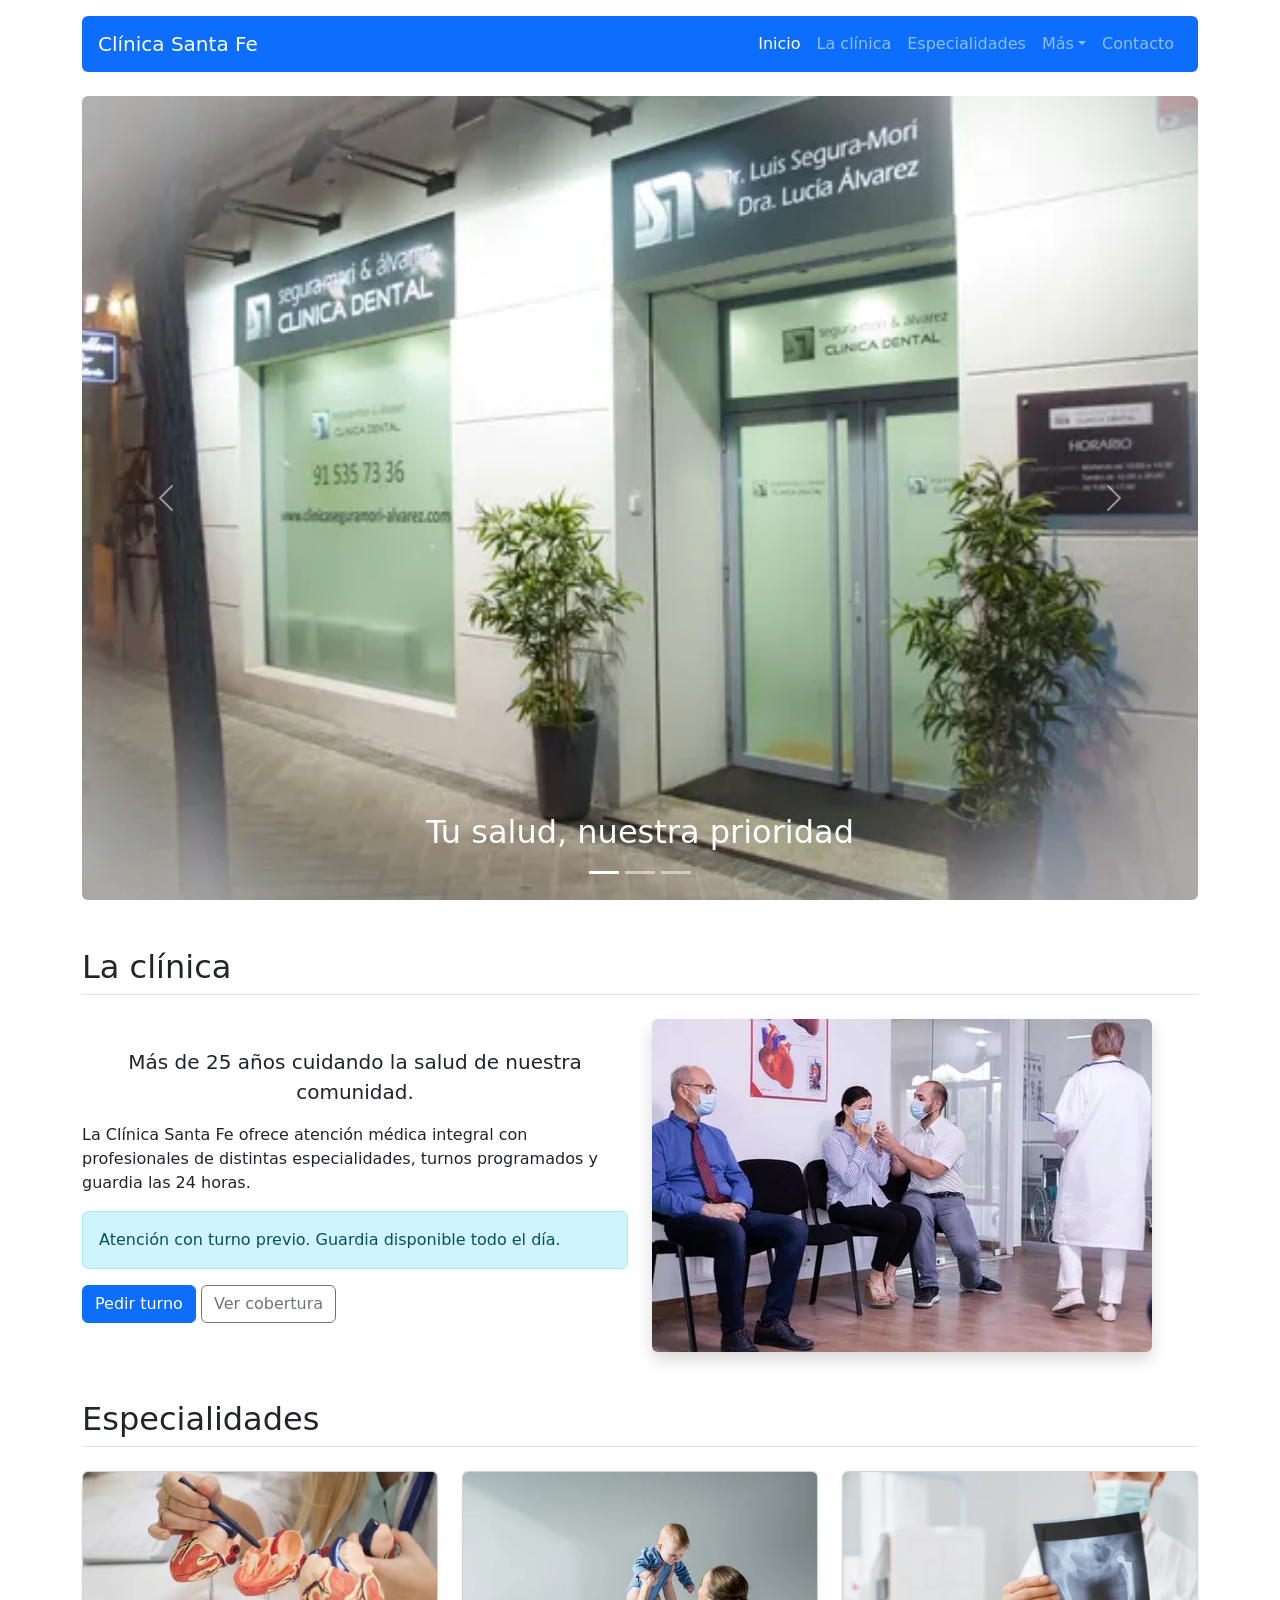
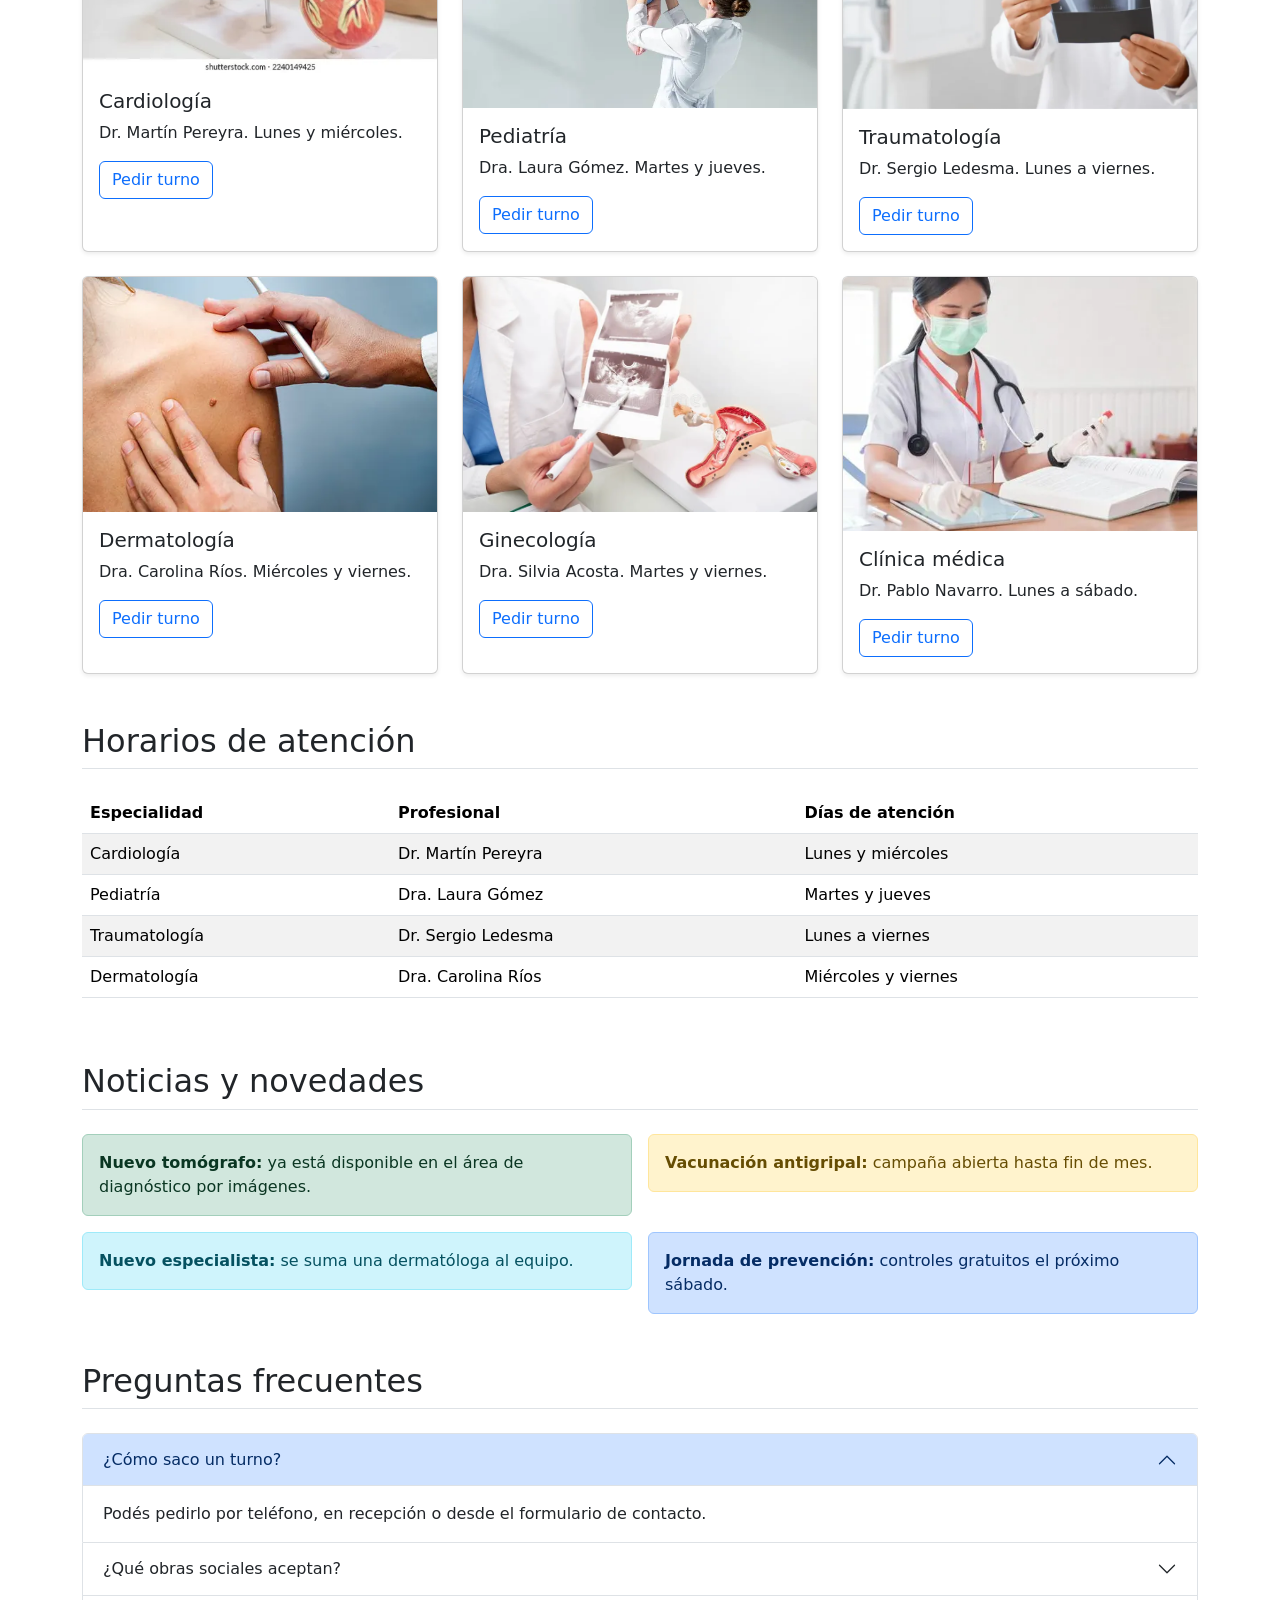
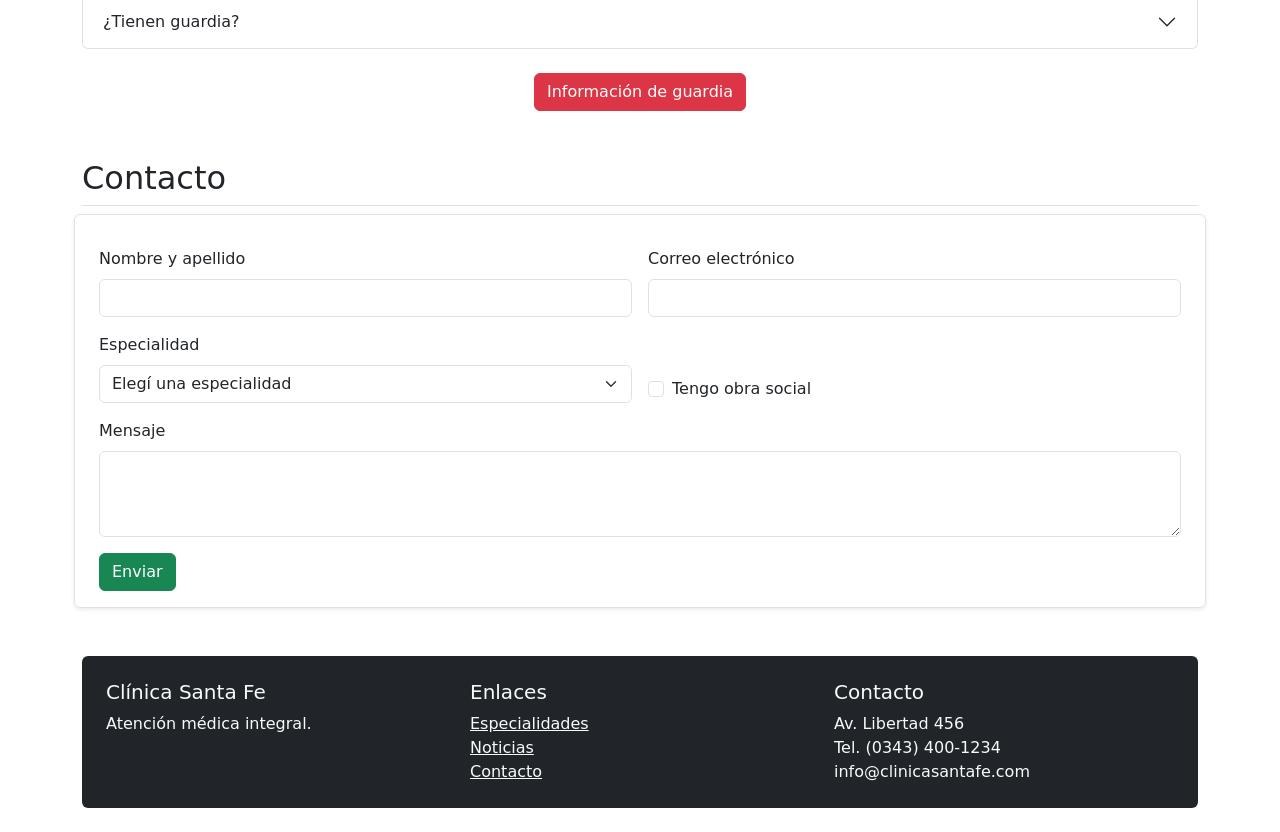
==== commit 92238fe4: "Imágenes locales en su lugar y zip actualizado Co-Authored-By: Claude Sonnet 5.5 <noreply@anthropic." ====
--- a/A/index.html
+++ b/A/index.html
@@ -43,15 +43,15 @@
         </div>
         <div class="carousel-inner rounded">
           <div class="carousel-item active">
-            <img src="https://picsum.photos/seed/clinica1/1200/400" class="d-block w-100" alt="Fachada de la clínica">
+            <img src="../imagenes/clinica1.webp" class="d-block w-100" alt="Fachada de la clínica">
             <div class="carousel-caption d-none d-md-block"><h2>Tu salud, nuestra prioridad</h2></div>
           </div>
           <div class="carousel-item">
-            <img src="https://picsum.photos/seed/clinica2/1200/400" class="d-block w-100" alt="Equipo médico">
+            <img src="../imagenes/clinica2.webp" class="d-block w-100" alt="Equipo médico">
             <div class="carousel-caption d-none d-md-block"><h2>Un equipo médico a tu servicio</h2></div>
           </div>
           <div class="carousel-item">
-            <img src="https://picsum.photos/seed/clinica3/1200/400" class="d-block w-100" alt="Consultorios">
+            <img src="../imagenes/clinica3.webp" class="d-block w-100" alt="Consultorios">
             <div class="carousel-caption d-none d-md-block"><h2>Consultorios modernos</h2></div>
           </div>
         </div>
@@ -78,7 +78,7 @@
           <button type="button" class="btn btn-outline-secondary">Ver cobertura</button>
         </div>
         <div class="col-12 col-md-6 mt-3 mt-md-0">
-          <img src="https://picsum.photos/seed/clinica4/600/380" class="img-fluid rounded shadow" alt="Interior de la clínica">
+          <img src="../imagenes/clinica4.webp" class="img-fluid rounded shadow" alt="Interior de la clínica">
         </div>
       </div>
     </section>
@@ -89,7 +89,7 @@
       <div class="row g-4">
         <div class="col-12 col-md-6 col-lg-4">
           <div class="card h-100 shadow-sm">
-            <img src="https://picsum.photos/seed/esp1/400/220" class="card-img-top" alt="Cardiología">
+            <img src="../imagenes/esp1.webp" class="card-img-top" alt="Cardiología">
             <div class="card-body">
               <h5 class="card-title">Cardiología</h5>
               <p class="card-text">Dr. Martín Pereyra. Lunes y miércoles.</p>
@@ -99,7 +99,7 @@
         </div>
         <div class="col-12 col-md-6 col-lg-4">
           <div class="card h-100 shadow-sm">
-            <img src="https://picsum.photos/seed/esp2/400/220" class="card-img-top" alt="Pediatría">
+            <img src="../imagenes/esp2.webp" class="card-img-top" alt="Pediatría">
             <div class="card-body">
               <h5 class="card-title">Pediatría</h5>
               <p class="card-text">Dra. Laura Gómez. Martes y jueves.</p>
@@ -109,7 +109,7 @@
         </div>
         <div class="col-12 col-md-6 col-lg-4">
           <div class="card h-100 shadow-sm">
-            <img src="https://picsum.photos/seed/esp3/400/220" class="card-img-top" alt="Traumatología">
+            <img src="../imagenes/esp3.webp" class="card-img-top" alt="Traumatología">
             <div class="card-body">
               <h5 class="card-title">Traumatología</h5>
               <p class="card-text">Dr. Sergio Ledesma. Lunes a viernes.</p>
@@ -119,7 +119,7 @@
         </div>
         <div class="col-12 col-md-6 col-lg-4">
           <div class="card h-100 shadow-sm">
-            <img src="https://picsum.photos/seed/esp4/400/220" class="card-img-top" alt="Dermatología">
+            <img src="../imagenes/esp4.webp" class="card-img-top" alt="Dermatología">
             <div class="card-body">
               <h5 class="card-title">Dermatología</h5>
               <p class="card-text">Dra. Carolina Ríos. Miércoles y viernes.</p>
@@ -129,7 +129,7 @@
         </div>
         <div class="col-12 col-md-6 col-lg-4">
           <div class="card h-100 shadow-sm">
-            <img src="https://picsum.photos/seed/esp5/400/220" class="card-img-top" alt="Ginecología">
+            <img src="../imagenes/esp5.webp" class="card-img-top" alt="Ginecología">
             <div class="card-body">
               <h5 class="card-title">Ginecología</h5>
               <p class="card-text">Dra. Silvia Acosta. Martes y viernes.</p>
@@ -139,7 +139,7 @@
         </div>
         <div class="col-12 col-md-6 col-lg-4">
           <div class="card h-100 shadow-sm">
-            <img src="https://picsum.photos/seed/esp6/400/220" class="card-img-top" alt="Clínica médica">
+            <img src="../imagenes/esp6.webp" class="card-img-top" alt="Clínica médica">
             <div class="card-body">
               <h5 class="card-title">Clínica médica</h5>
               <p class="card-text">Dr. Pablo Navarro. Lunes a sábado.</p>
